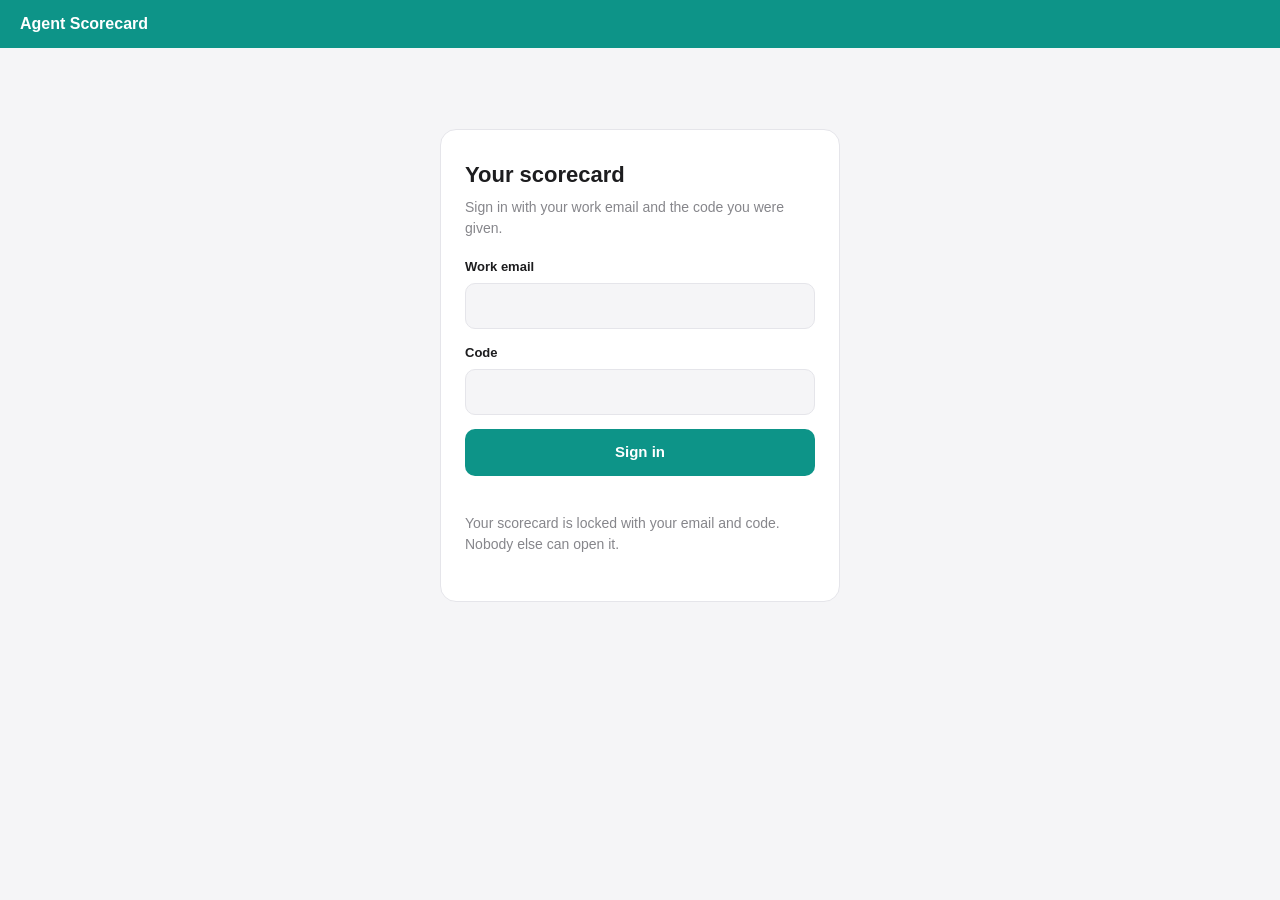
==== agentview/page.html @ 8580a32f "Agent view: sign in with work email and code; locked per-agent data, access management, standalone a" ====
<!doctype html>
<html lang="en">
<head>
<meta charset="utf-8" />
<meta name="viewport" content="width=device-width, initial-scale=1" />
<title>Agent Scorecard</title>
<style>
:root { color-scheme: light dark; --bg: #f5f5f7; --card: #fff; --fg: #1d1d1f; --muted: #86868b; --line: #e5e5ea; --accent: #0d9488; --window-fg: var(--fg); --window-bg: var(--bg); --success-bg: rgba(52,199,89,.15); --success-ink: #1d7a3a; --warning-bg: rgba(255,149,0,.16); --warning-ink: #a85f00; }
@media (prefers-color-scheme: dark) { :root { --bg: #0b0d10; --card: #16181c; --fg: #e7e9ea; --muted: #8b949e; --line: #2f3336; --success-bg: rgba(0,186,124,.16); --success-ink: #00ba7c; --warning-bg: rgba(255,212,0,.14); --warning-ink: #ffd400; } }
* { box-sizing: border-box; }
body { margin: 0; background: var(--bg); color: var(--fg); font-family: -apple-system, BlinkMacSystemFont, "SF Pro Text", Inter, "Segoe UI", Roboto, sans-serif; line-height: 1.5; }
.top { display: flex; align-items: center; justify-content: space-between; padding: 12px 20px; background: #0d9488; color: #fff; font-weight: 700; }
.top button { border: 1px solid rgba(255,255,255,.5); background: none; color: #fff; font: inherit; font-size: 13px; padding: 5px 12px; border-radius: 8px; cursor: pointer; }
.top button[hidden] { display: none; }
.login { max-width: 400px; margin: 9vh auto 0; padding: 28px 24px; background: var(--card); border: 1px solid var(--line); border-radius: 16px; }
.login h1 { margin: 0 0 6px; font-size: 22px; }
.login p { margin: 0 0 18px; color: var(--muted); font-size: 14px; }
.login label { display: grid; gap: 6px; margin-bottom: 14px; font-size: 13px; font-weight: 600; }
.login input { padding: 11px 12px; border: 1px solid var(--line); border-radius: 10px; background: var(--bg); color: var(--fg); font: inherit; font-size: 15px; }
.login input:focus-visible { outline: 2px solid var(--accent); outline-offset: 1px; }
.login button { width: 100%; padding: 12px; border: 0; border-radius: 10px; background: var(--accent); color: #fff; font: inherit; font-weight: 700; font-size: 15px; cursor: pointer; }
.login button[disabled] { opacity: .6; cursor: default; }
.err { min-height: 1.4em; margin: 10px 0 0; color: #dc2626; font-size: 13.5px; }
.small { margin-top: 16px; font-size: 12.5px; color: var(--muted); }
/*__SCORECARD_CSS__*/
</style>
</head>
<body>
<div class="top"><span>Agent Scorecard</span><button type="button" id="out" hidden>Sign out</button></div>
<main id="app">
  <form class="login" id="login" autocomplete="off">
    <h1>Your scorecard</h1>
    <p>Sign in with your work email and the code you were given.</p>
    <label>Work email<input type="email" id="email" required autocomplete="username" inputmode="email"></label>
    <label>Code<input type="password" id="code" required autocomplete="current-password" spellcheck="false"></label>
    <button type="submit" id="go">Sign in</button>
    <p class="err" id="err" role="alert"></p>
    <p class="small">Your scorecard is locked with your email and code. Nobody else can open it.</p>
  </form>
</main>
<script type="application/json" id="bundle">/*__BUNDLE__*/</script>
<script>/*__RENDER_JS__*/</script>
<script>/*__CRYPTO_JS__*/</script>
<script>
(function () {
  "use strict";
  var bundle = JSON.parse(document.getElementById("bundle").textContent || "{}");
  var form = document.getElementById("login"), err = document.getElementById("err"), go = document.getElementById("go"), app = document.getElementById("app"), out = document.getElementById("out");
  var loginHtml = form.outerHTML;
  form.addEventListener("submit", async function (e) {
    e.preventDefault();
    err.textContent = "";
    var email = document.getElementById("email").value, code = document.getElementById("code").value;
    go.disabled = true; go.textContent = "Checking…";
    var data = null;
    try {
      var id = await AgentLock.recordId(email);
      var rec = (bundle.records || []).filter(function (r) { return r.id === id; })[0];
      if (rec) data = await AgentLock.unlock(rec, email, code);
    } catch (x) { data = null; }
    go.disabled = false; go.textContent = "Sign in";
    if (!data) { err.textContent = "That email and code don't match. Check both and try again."; document.getElementById("code").value = ""; return; }
    app.innerHTML = AgentCard.html(data);
    out.hidden = false;
    window.scrollTo(0, 0);
  });
  out.addEventListener("click", function () { location.reload(); });
})();
</script>
</body>
</html>
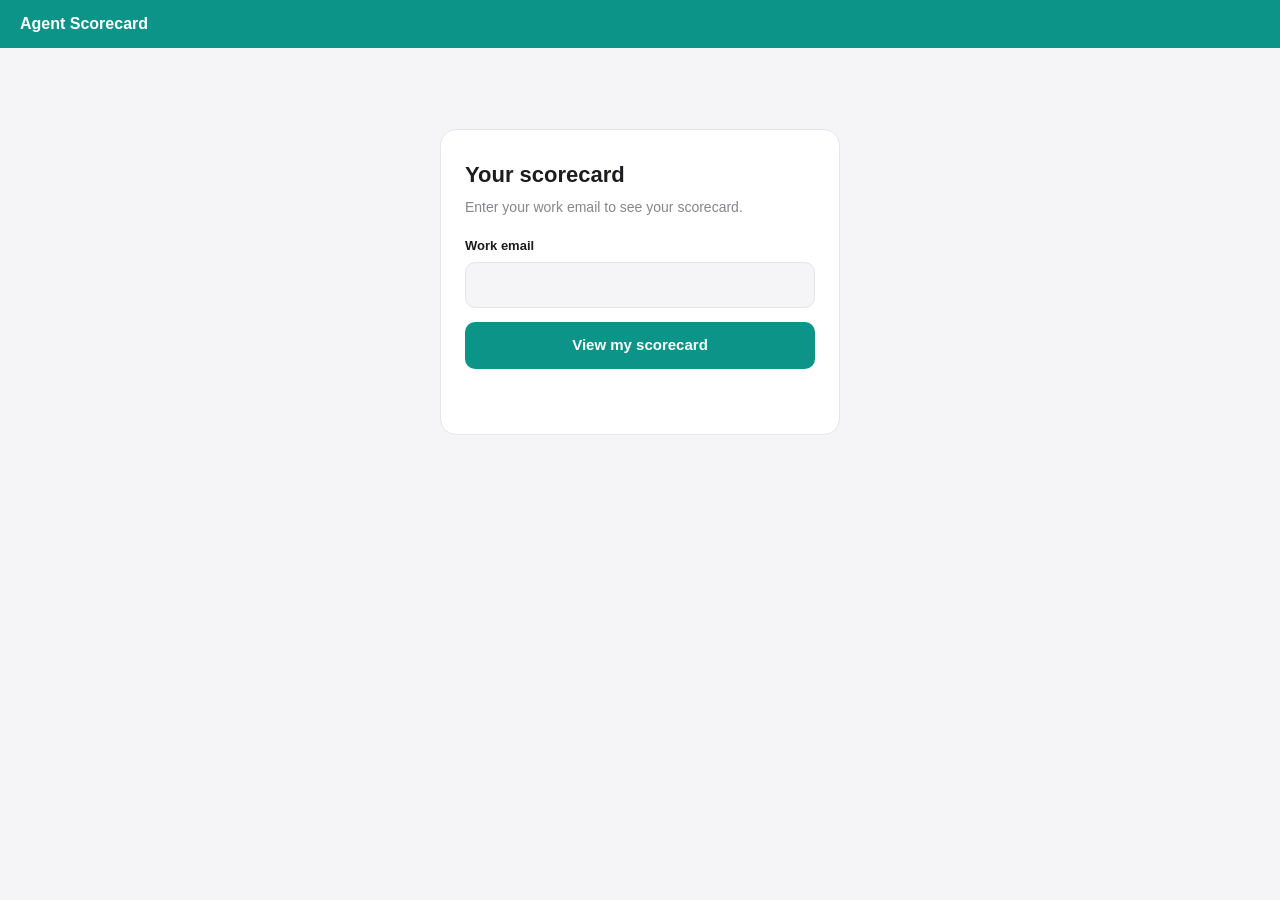
==== commit e48f19a0: "Agent view: sign in with work email only (no codes); live scorecard in the dashboard; all non-owners" ====
--- a/agentview/page.html
+++ b/agentview/page.html
@@ -30,12 +30,10 @@
 <main id="app">
   <form class="login" id="login" autocomplete="off">
     <h1>Your scorecard</h1>
-    <p>Sign in with your work email and the code you were given.</p>
+    <p>Enter your work email to see your scorecard.</p>
     <label>Work email<input type="email" id="email" required autocomplete="username" inputmode="email"></label>
-    <label>Code<input type="password" id="code" required autocomplete="current-password" spellcheck="false"></label>
-    <button type="submit" id="go">Sign in</button>
+    <button type="submit" id="go">View my scorecard</button>
     <p class="err" id="err" role="alert"></p>
-    <p class="small">Your scorecard is locked with your email and code. Nobody else can open it.</p>
   </form>
 </main>
 <script type="application/json" id="bundle">/*__BUNDLE__*/</script>
@@ -50,7 +48,7 @@
   form.addEventListener("submit", async function (e) {
     e.preventDefault();
     err.textContent = "";
-    var email = document.getElementById("email").value, code = document.getElementById("code").value;
+    var email = document.getElementById("email").value, code = "";
     go.disabled = true; go.textContent = "Checking…";
     var data = null;
     try {
@@ -59,7 +57,7 @@
       if (rec) data = await AgentLock.unlock(rec, email, code);
     } catch (x) { data = null; }
     go.disabled = false; go.textContent = "Sign in";
-    if (!data) { err.textContent = "That email and code don't match. Check both and try again."; document.getElementById("code").value = ""; return; }
+    if (!data) { err.textContent = "We couldn't find that email. Use the work email your trainer has on file."; return; }
     app.innerHTML = AgentCard.html(data);
     out.hidden = false;
     window.scrollTo(0, 0);
